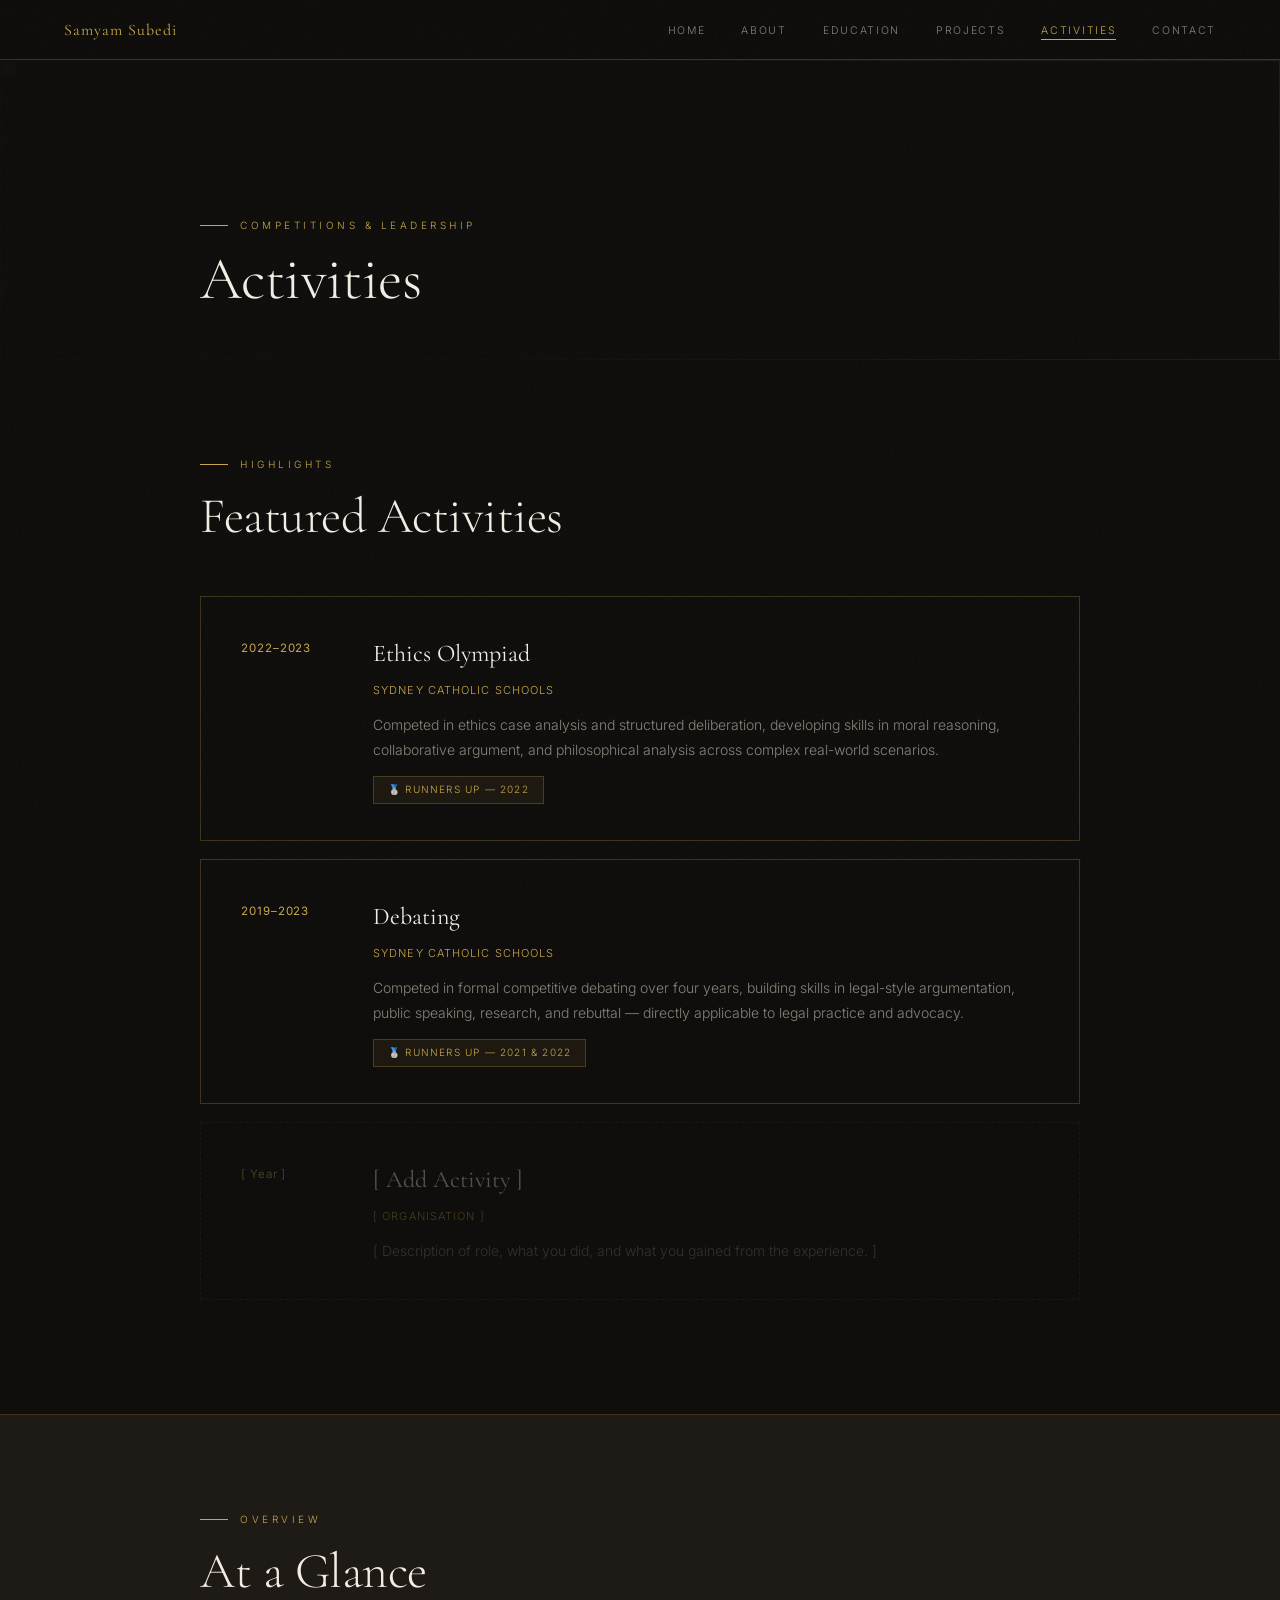
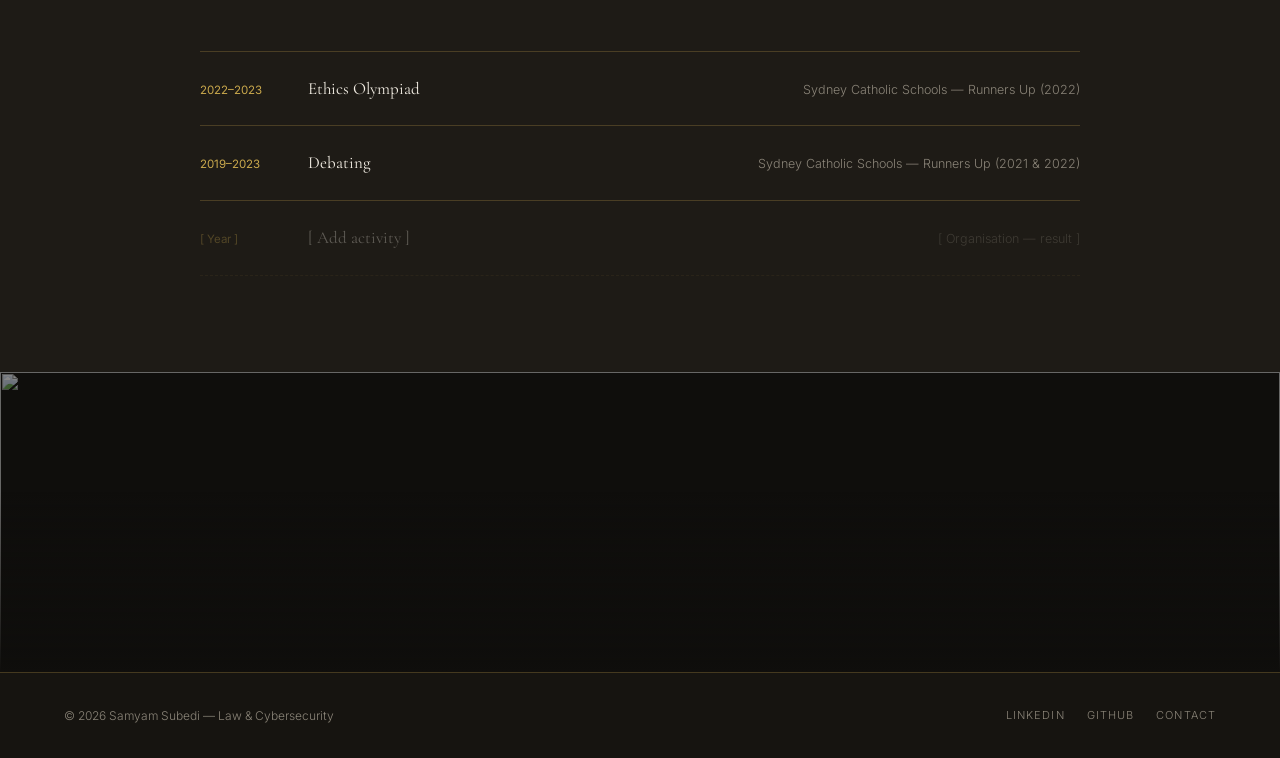
==== activities.html @ 1f8f9f94 "Add files via upload" ====
<!DOCTYPE html>
<html lang="en">
<head>
  <meta charset="UTF-8">
  <meta name="viewport" content="width=device-width, initial-scale=1.0">
  <title>Activities — Samyam Subedi</title>
  <link rel="stylesheet" href="style.css">
  <style>
    /* PAGE HEADER */
    .page-header {
      position: relative;
      height: 300px;
      display: flex;
      align-items: flex-end;
      padding: 0 6vw 48px;
      overflow: hidden;
    }

    .page-header__bg {
      position: absolute;
      inset: 0;
    }

    .page-header__bg img {
      width: 100%;
      height: 100%;
      object-fit: cover;
      object-position: center 35%;
      opacity: 0.15;
      filter: grayscale(50%);
    }

    .page-header__bg::after {
      content: '';
      position: absolute;
      inset: 0;
      background: linear-gradient(to right, rgba(15,14,12,0.92) 40%, rgba(15,14,12,0.4) 100%);
    }

    .page-header__content {
      position: relative;
      z-index: 1;
      max-width: 880px;
      width: 100%;
      margin: 0 auto;
    }

    .page-header__content h1 {
      font-family: var(--serif);
      font-size: clamp(36px, 5vw, 60px);
      font-weight: 300;
      line-height: 1.1;
      letter-spacing: -0.01em;
    }

    /* HIGHLIGHT CARD */
    .highlight-card {
      border: 1px solid var(--gold-dim);
      padding: 36px 40px;
      margin-bottom: 18px;
      display: grid;
      grid-template-columns: 100px 1fr;
      gap: 32px;
      align-items: start;
      transition: background 0.25s, border-color 0.25s, transform 0.2s;
      position: relative;
      overflow: hidden;
    }

    .highlight-card::before {
      content: '';
      position: absolute;
      top: 0; left: 0;
      width: 3px;
      height: 0;
      background: var(--gold);
      transition: height 0.35s ease;
    }

    .highlight-card:hover {
      background: rgba(201,168,76,0.04);
      border-color: rgba(201,168,76,0.45);
      transform: translateX(4px);
    }

    .highlight-card:hover::before { height: 100%; }

    .highlight-card__year {
      font-size: 11.5px;
      color: var(--gold);
      letter-spacing: 0.08em;
      white-space: nowrap;
      padding-top: 5px;
      font-weight: 400;
    }

    .highlight-card__title {
      font-family: var(--serif);
      font-size: 24px;
      font-weight: 400;
      margin-bottom: 6px;
    }

    .highlight-card__org {
      font-size: 11px;
      letter-spacing: 0.1em;
      color: var(--gold);
      margin-bottom: 12px;
      text-transform: uppercase;
    }

    .highlight-card__desc {
      font-size: 14px;
      color: var(--muted);
      line-height: 1.8;
    }

    .result-badge {
      display: inline-block;
      font-size: 10px;
      letter-spacing: 0.12em;
      text-transform: uppercase;
      color: var(--gold);
      border: 1px solid var(--gold-dim);
      padding: 4px 14px;
      margin-top: 14px;
      background: var(--gold-glow);
    }

    @media (max-width: 600px) {
      .highlight-card { grid-template-columns: 1fr; gap: 8px; padding: 24px; }
    }
  </style>
</head>
<body class="page">

  <!-- PAGE HEADER -->
  <div class="page-header">
    <div class="page-header__bg">
      <img src="https://images.unsplash.com/photo-1529107386315-e1a2ed48a620?w=1400&q=80&fit=crop" alt="">
    </div>
    <div class="page-header__content">
      <p class="section__label" style="margin-bottom:12px;">Competitions &amp; Leadership</p>
      <h1>Activities</h1>
    </div>
  </div>

  <!-- FEATURED ACTIVITIES -->
  <section class="section">
    <div class="section__inner">
      <p class="section__label">Highlights</p>
      <h2 class="section__title">Featured Activities</h2>

      <div class="highlight-card fade-up">
        <div class="highlight-card__year">2022–2023</div>
        <div>
          <div class="highlight-card__title">Ethics Olympiad</div>
          <div class="highlight-card__org">Sydney Catholic Schools</div>
          <div class="highlight-card__desc">Competed in ethics case analysis and structured deliberation, developing skills in moral reasoning, collaborative argument, and philosophical analysis across complex real-world scenarios.</div>
          <span class="result-badge">🥈 Runners Up — 2022</span>
        </div>
      </div>

      <div class="highlight-card fade-up">
        <div class="highlight-card__year">2019–2023</div>
        <div>
          <div class="highlight-card__title">Debating</div>
          <div class="highlight-card__org">Sydney Catholic Schools</div>
          <div class="highlight-card__desc">Competed in formal competitive debating over four years, building skills in legal-style argumentation, public speaking, research, and rebuttal — directly applicable to legal practice and advocacy.</div>
          <span class="result-badge">🥈 Runners Up — 2021 &amp; 2022</span>
        </div>
      </div>

      <!-- CUSTOMISE: Copy a highlight-card block to add more featured activities -->
      <div class="highlight-card" style="opacity:.3; border-style:dashed;">
        <div class="highlight-card__year">[ Year ]</div>
        <div>
          <div class="highlight-card__title">[ Add Activity ]</div>
          <div class="highlight-card__org">[ Organisation ]</div>
          <div class="highlight-card__desc">[ Description of role, what you did, and what you gained from the experience. ]</div>
        </div>
      </div>
    </div>
  </section>

  <hr class="divider">

  <!-- QUICK LIST -->
  <section class="section section--alt">
    <div class="section__inner">
      <p class="section__label">Overview</p>
      <h2 class="section__title">At a Glance</h2>

      <div class="activity-list">
        <div class="activity-row">
          <span class="activity-row__year">2022–2023</span>
          <span class="activity-row__name">Ethics Olympiad</span>
          <span class="activity-row__note">Sydney Catholic Schools — Runners Up (2022)</span>
        </div>
        <div class="activity-row">
          <span class="activity-row__year">2019–2023</span>
          <span class="activity-row__name">Debating</span>
          <span class="activity-row__note">Sydney Catholic Schools — Runners Up (2021 &amp; 2022)</span>
        </div>
        <!-- CUSTOMISE: Add more activity rows below -->
        <div class="activity-row" style="opacity:.3; border-bottom-style:dashed;">
          <span class="activity-row__year">[ Year ]</span>
          <span class="activity-row__name">[ Add activity ]</span>
          <span class="activity-row__note">[ Organisation — result ]</span>
        </div>
      </div>
    </div>
  </section>

  <div class="img-banner-wrap">
    <img class="img-banner" src="https://images.unsplash.com/photo-1577896851231-70ef18881754?w=1600&q=70&fit=crop" alt="">
  </div>

  <script src="nav.js"></script>
</body>
</html>
---- style.css ----
/* =============================================
   SAMYAM SUBEDI — PORTFOLIO v2
   Shared Stylesheet — Polished Edition
   ============================================= */

@import url('https://fonts.googleapis.com/css2?family=Cormorant+Garamond:ital,wght@0,300;0,400;0,600;1,300;1,400&family=Inter:wght@300;400;500;600&display=swap');

/* --- RESET & ROOT --- */
*, *::before, *::after { margin: 0; padding: 0; box-sizing: border-box; }

:root {
  --gold:         #C9A84C;
  --gold-bright:  #E8C96A;
  --gold-dim:     rgba(201,168,76,0.25);
  --gold-glow:    rgba(201,168,76,0.08);
  --dark:         #0F0E0C;
  --dark2:        #161410;
  --mid:          #1E1B16;
  --surface:      #252119;
  --surface2:     #2C2820;
  --text:         #F2EDE3;
  --text-dim:     #C8C2B4;
  --muted:        #8A8478;
  --serif:        'Cormorant Garamond', Georgia, serif;
  --sans:         'Inter', system-ui, sans-serif;
  --radius:       2px;
}

html { scroll-behavior: smooth; }

body {
  background: var(--dark);
  color: var(--text);
  font-family: var(--sans);
  font-weight: 300;
  font-size: 15px;
  line-height: 1.75;
  min-height: 100vh;
}

img { display: block; max-width: 100%; }
a  { color: inherit; text-decoration: none; }

/* --- NOISE TEXTURE OVERLAY --- */
body::after {
  content: '';
  position: fixed;
  inset: 0;
  background-image: url("data:image/svg+xml,%3Csvg viewBox='0 0 256 256' xmlns='http://www.w3.org/2000/svg'%3E%3Cfilter id='noise'%3E%3CfeTurbulence type='fractalNoise' baseFrequency='0.9' numOctaves='4' stitchTiles='stitch'/%3E%3C/filter%3E%3Crect width='100%25' height='100%25' filter='url(%23noise)' opacity='0.035'/%3E%3C/svg%3E");
  pointer-events: none;
  z-index: 9999;
  opacity: 0.4;
}

/* --- NAVIGATION --- */
nav {
  position: fixed;
  top: 0; left: 0; right: 0;
  z-index: 200;
  height: 60px;
  display: flex;
  align-items: center;
  justify-content: space-between;
  padding: 0 5vw;
  background: rgba(15,14,12,0.92);
  backdrop-filter: blur(20px);
  -webkit-backdrop-filter: blur(20px);
  border-bottom: 1px solid var(--gold-dim);
  transition: background 0.3s;
}

.nav-logo {
  font-family: var(--serif);
  font-size: 16px;
  font-weight: 400;
  letter-spacing: 0.06em;
  color: var(--gold);
}

.nav-links {
  display: flex;
  gap: 36px;
  list-style: none;
}

.nav-links a {
  font-size: 10.5px;
  letter-spacing: 0.16em;
  text-transform: uppercase;
  color: var(--muted);
  transition: color 0.2s;
  position: relative;
}

.nav-links a::after {
  content: '';
  position: absolute;
  bottom: -3px; left: 0; right: 0;
  height: 1px;
  background: var(--gold);
  transform: scaleX(0);
  transition: transform 0.25s ease;
}

.nav-links a:hover,
.nav-links a.active { color: var(--gold); }

.nav-links a:hover::after,
.nav-links a.active::after { transform: scaleX(1); }

/* hamburger */
.nav-toggle {
  display: none;
  flex-direction: column;
  gap: 5px;
  cursor: pointer;
  background: none;
  border: none;
  padding: 4px;
}
.nav-toggle span {
  display: block;
  width: 22px;
  height: 1px;
  background: var(--muted);
  transition: background 0.2s;
}
.nav-toggle:hover span { background: var(--gold); }

/* --- PAGE WRAPPER --- */
.page { padding-top: 60px; }

/* --- SECTION BASE --- */
.section {
  padding: 96px 6vw;
}

.section--alt { background: var(--mid); }
.section--dark { background: var(--surface); }
.section--darker { background: var(--dark2); }

.section__label {
  font-size: 10px;
  letter-spacing: 0.35em;
  text-transform: uppercase;
  color: var(--gold);
  margin-bottom: 14px;
  display: flex;
  align-items: center;
  gap: 12px;
}

.section__label::before {
  content: '';
  display: inline-block;
  width: 28px;
  height: 1px;
  background: var(--gold);
  flex-shrink: 0;
}

.section__title {
  font-family: var(--serif);
  font-size: clamp(30px, 4.5vw, 50px);
  font-weight: 300;
  line-height: 1.12;
  margin-bottom: 52px;
  letter-spacing: -0.01em;
}

.section__title em { font-style: italic; color: var(--gold); }

.section__inner {
  max-width: 880px;
  margin: 0 auto;
}

.section__inner--wide {
  max-width: 1140px;
  margin: 0 auto;
}

/* --- DIVIDER --- */
hr.divider {
  border: none;
  border-top: 1px solid var(--gold-dim);
}

/* --- BUTTONS --- */
.btn {
  display: inline-flex;
  align-items: center;
  gap: 8px;
  font-family: var(--sans);
  font-size: 10.5px;
  font-weight: 500;
  letter-spacing: 0.16em;
  text-transform: uppercase;
  padding: 13px 30px;
  cursor: pointer;
  transition: all 0.25s ease;
  text-decoration: none;
  border-radius: var(--radius);
}

.btn--gold {
  background: var(--gold);
  color: var(--dark);
  border: none;
  box-shadow: 0 0 0 0 rgba(201,168,76,0);
}
.btn--gold:hover {
  background: var(--gold-bright);
  box-shadow: 0 4px 24px rgba(201,168,76,0.25);
  transform: translateY(-1px);
}

.btn--ghost {
  background: transparent;
  color: var(--text-dim);
  border: 1px solid rgba(240,237,230,0.18);
}
.btn--ghost:hover {
  border-color: var(--gold);
  color: var(--gold);
  transform: translateY(-1px);
}

/* --- TIMELINE --- */
.timeline { display: flex; flex-direction: column; }

.timeline__item {
  display: grid;
  grid-template-columns: 120px 1px 1fr;
  gap: 0 32px;
  padding-bottom: 48px;
}

.timeline__year {
  font-size: 11.5px;
  color: var(--gold);
  letter-spacing: 0.08em;
  text-align: right;
  padding-top: 4px;
  font-weight: 400;
}

.timeline__spine {
  display: flex;
  flex-direction: column;
  align-items: center;
}

.timeline__dot {
  width: 8px;
  height: 8px;
  border-radius: 50%;
  background: var(--gold);
  flex-shrink: 0;
  margin-top: 5px;
  box-shadow: 0 0 8px rgba(201,168,76,0.5);
}

.timeline__line {
  width: 1px;
  background: linear-gradient(to bottom, var(--gold-dim), transparent);
  flex: 1;
  margin-top: 6px;
}

.timeline__body { padding-top: 2px; }

.timeline__title {
  font-family: var(--serif);
  font-size: 19px;
  font-weight: 400;
  margin-bottom: 5px;
  letter-spacing: 0.01em;
}

.timeline__org {
  font-size: 11px;
  color: var(--gold);
  letter-spacing: 0.08em;
  text-transform: uppercase;
  margin-bottom: 8px;
}

.timeline__desc { font-size: 13.5px; color: var(--muted); line-height: 1.8; }

/* --- CARDS GRID --- */
.cards-grid {
  display: grid;
  grid-template-columns: repeat(auto-fill, minmax(310px, 1fr));
  gap: 1px;
  background: var(--gold-dim);
  border: 1px solid var(--gold-dim);
}

.card {
  background: var(--mid);
  padding: 34px 30px;
  transition: background 0.25s;
}
.card:hover { background: var(--surface2); }

.card__tag {
  font-size: 9.5px;
  letter-spacing: 0.2em;
  text-transform: uppercase;
  color: var(--gold);
  margin-bottom: 14px;
  display: flex;
  align-items: center;
  gap: 8px;
}

.card__tag::before {
  content: '';
  width: 16px;
  height: 1px;
  background: var(--gold);
}

.card__title {
  font-family: var(--serif);
  font-size: 20px;
  font-weight: 400;
  line-height: 1.3;
  margin-bottom: 10px;
}

.card__body { font-size: 13.5px; color: var(--muted); line-height: 1.8; }

.card__pills {
  margin-top: 18px;
  display: flex;
  flex-wrap: wrap;
  gap: 6px;
}

.pill {
  font-size: 9.5px;
  letter-spacing: 0.1em;
  text-transform: uppercase;
  color: var(--gold);
  border: 1px solid var(--gold-dim);
  padding: 4px 11px;
  border-radius: 1px;
  transition: background 0.2s;
}

.pill:hover { background: var(--gold-glow); }

/* --- ACTIVITY ROWS --- */
.activity-list { border-top: 1px solid var(--gold-dim); }

.activity-row {
  display: flex;
  align-items: baseline;
  gap: 20px;
  padding: 22px 0;
  border-bottom: 1px solid var(--gold-dim);
  transition: padding-left 0.2s;
}

.activity-row:hover { padding-left: 6px; }

.activity-row__year {
  font-size: 11.5px;
  color: var(--gold);
  width: 88px;
  flex-shrink: 0;
  font-weight: 400;
}

.activity-row__name {
  font-family: var(--serif);
  font-size: 17px;
  flex: 1;
  font-weight: 400;
}

.activity-row__note { font-size: 12.5px; color: var(--muted); }

/* --- CONTACT FORM --- */
.contact-form { max-width: 560px; }

.form-row { margin-bottom: 22px; }

.form-row label {
  display: block;
  font-size: 10px;
  letter-spacing: 0.2em;
  text-transform: uppercase;
  color: var(--muted);
  margin-bottom: 9px;
}

.form-row input,
.form-row textarea {
  width: 100%;
  background: rgba(255,255,255,0.03);
  border: 1px solid rgba(240,237,230,0.1);
  color: var(--text);
  font-family: var(--sans);
  font-size: 14px;
  font-weight: 300;
  padding: 13px 17px;
  outline: none;
  transition: border-color 0.2s, background 0.2s;
  resize: vertical;
  border-radius: var(--radius);
}

.form-row input:focus,
.form-row textarea:focus {
  border-color: var(--gold);
  background: rgba(201,168,76,0.04);
}

.form-row textarea { min-height: 120px; }

/* --- REF CARDS --- */
.ref-grid {
  display: flex;
  gap: 18px;
  flex-wrap: wrap;
  margin-top: 48px;
  justify-content: center;
}

.ref-card {
  border: 1px solid var(--gold-dim);
  padding: 22px 26px;
  min-width: 190px;
  flex: 1;
  max-width: 230px;
  background: var(--surface);
  transition: border-color 0.2s, transform 0.2s;
  border-radius: var(--radius);
}

.ref-card:hover {
  border-color: var(--gold);
  transform: translateY(-2px);
}

.ref-card__name { font-family: var(--serif); font-size: 17px; margin-bottom: 5px; }
.ref-card__role { font-size: 11px; color: var(--gold); margin-bottom: 9px; letter-spacing: 0.06em; text-transform: uppercase; }
.ref-card__contact { font-size: 12px; color: var(--muted); }

/* --- FOOTER --- */
footer {
  padding: 32px 5vw;
  border-top: 1px solid var(--gold-dim);
  display: flex;
  justify-content: space-between;
  align-items: center;
  flex-wrap: wrap;
  gap: 12px;
  background: var(--dark2);
}

footer p { font-size: 12px; color: var(--muted); }

.footer-links { display: flex; gap: 22px; }

.footer-links a {
  font-size: 11px;
  color: var(--muted);
  letter-spacing: 0.1em;
  text-transform: uppercase;
  transition: color 0.2s;
}
.footer-links a:hover { color: var(--gold); }

/* --- PLACEHOLDER BLOCK --- */
.placeholder {
  border: 1px dashed rgba(201,168,76,0.3);
  padding: 32px;
  text-align: center;
  color: rgba(201,168,76,0.4);
  font-size: 11px;
  letter-spacing: 0.14em;
  text-transform: uppercase;
  display: flex;
  flex-direction: column;
  align-items: center;
  justify-content: center;
  gap: 10px;
  background: rgba(201,168,76,0.02);
}

/* --- IMAGE COMPONENT --- */
.img-frame {
  position: relative;
  overflow: hidden;
}

.img-frame img {
  width: 100%;
  height: 100%;
  object-fit: cover;
  object-position: center;
  display: block;
  transition: transform 0.6s ease;
}

.img-frame:hover img { transform: scale(1.03); }

.img-frame::after {
  content: '';
  position: absolute;
  inset: 0;
  border: 1px solid var(--gold-dim);
  pointer-events: none;
}

/* --- STAT STRIP --- */
.stat-strip {
  display: flex;
  border-top: 1px solid var(--gold-dim);
  border-bottom: 1px solid var(--gold-dim);
}

.stat-item {
  flex: 1;
  padding: 28px 20px;
  text-align: center;
  border-right: 1px solid var(--gold-dim);
}

.stat-item:last-child { border-right: none; }

.stat-item__number {
  font-family: var(--serif);
  font-size: 36px;
  font-weight: 300;
  color: var(--gold);
  line-height: 1;
  margin-bottom: 6px;
}

.stat-item__label {
  font-size: 10px;
  letter-spacing: 0.18em;
  text-transform: uppercase;
  color: var(--muted);
}

/* --- SECTION IMAGE BANNER --- */
.img-banner {
  width: 100%;
  height: 300px;
  object-fit: cover;
  display: block;
  opacity: 0.5;
  filter: grayscale(30%);
}

.img-banner-wrap {
  position: relative;
  overflow: hidden;
}

.img-banner-wrap::before {
  content: '';
  position: absolute;
  inset: 0;
  background: linear-gradient(to bottom, transparent 40%, var(--dark) 100%);
  z-index: 1;
  pointer-events: none;
}

/* --- FADE-IN ANIMATION --- */
@keyframes fadeUp {
  from { opacity: 0; transform: translateY(18px); }
  to   { opacity: 1; transform: translateY(0); }
}

.fade-up {
  animation: fadeUp 0.7s ease both;
}

.fade-up:nth-child(1) { animation-delay: 0.05s; }
.fade-up:nth-child(2) { animation-delay: 0.15s; }
.fade-up:nth-child(3) { animation-delay: 0.25s; }
.fade-up:nth-child(4) { animation-delay: 0.35s; }
.fade-up:nth-child(5) { animation-delay: 0.45s; }

/* --- RESPONSIVE --- */
@media (max-width: 700px) {
  .nav-links { display: none; }
  .nav-toggle { display: flex; }

  .nav-links.open {
    display: flex;
    flex-direction: column;
    position: fixed;
    top: 60px; left: 0; right: 0;
    background: rgba(15,14,12,0.97);
    padding: 28px 5vw 36px;
    gap: 22px;
    border-bottom: 1px solid var(--gold-dim);
  }

  .timeline__item { grid-template-columns: 72px 1px 1fr; gap: 0 16px; }
  .cards-grid { grid-template-columns: 1fr; }
  .ref-grid { flex-direction: column; align-items: stretch; }
  .ref-card { max-width: 100%; }
  .activity-row { flex-wrap: wrap; }
  .stat-strip { flex-wrap: wrap; }
  .stat-item { min-width: 50%; }
}
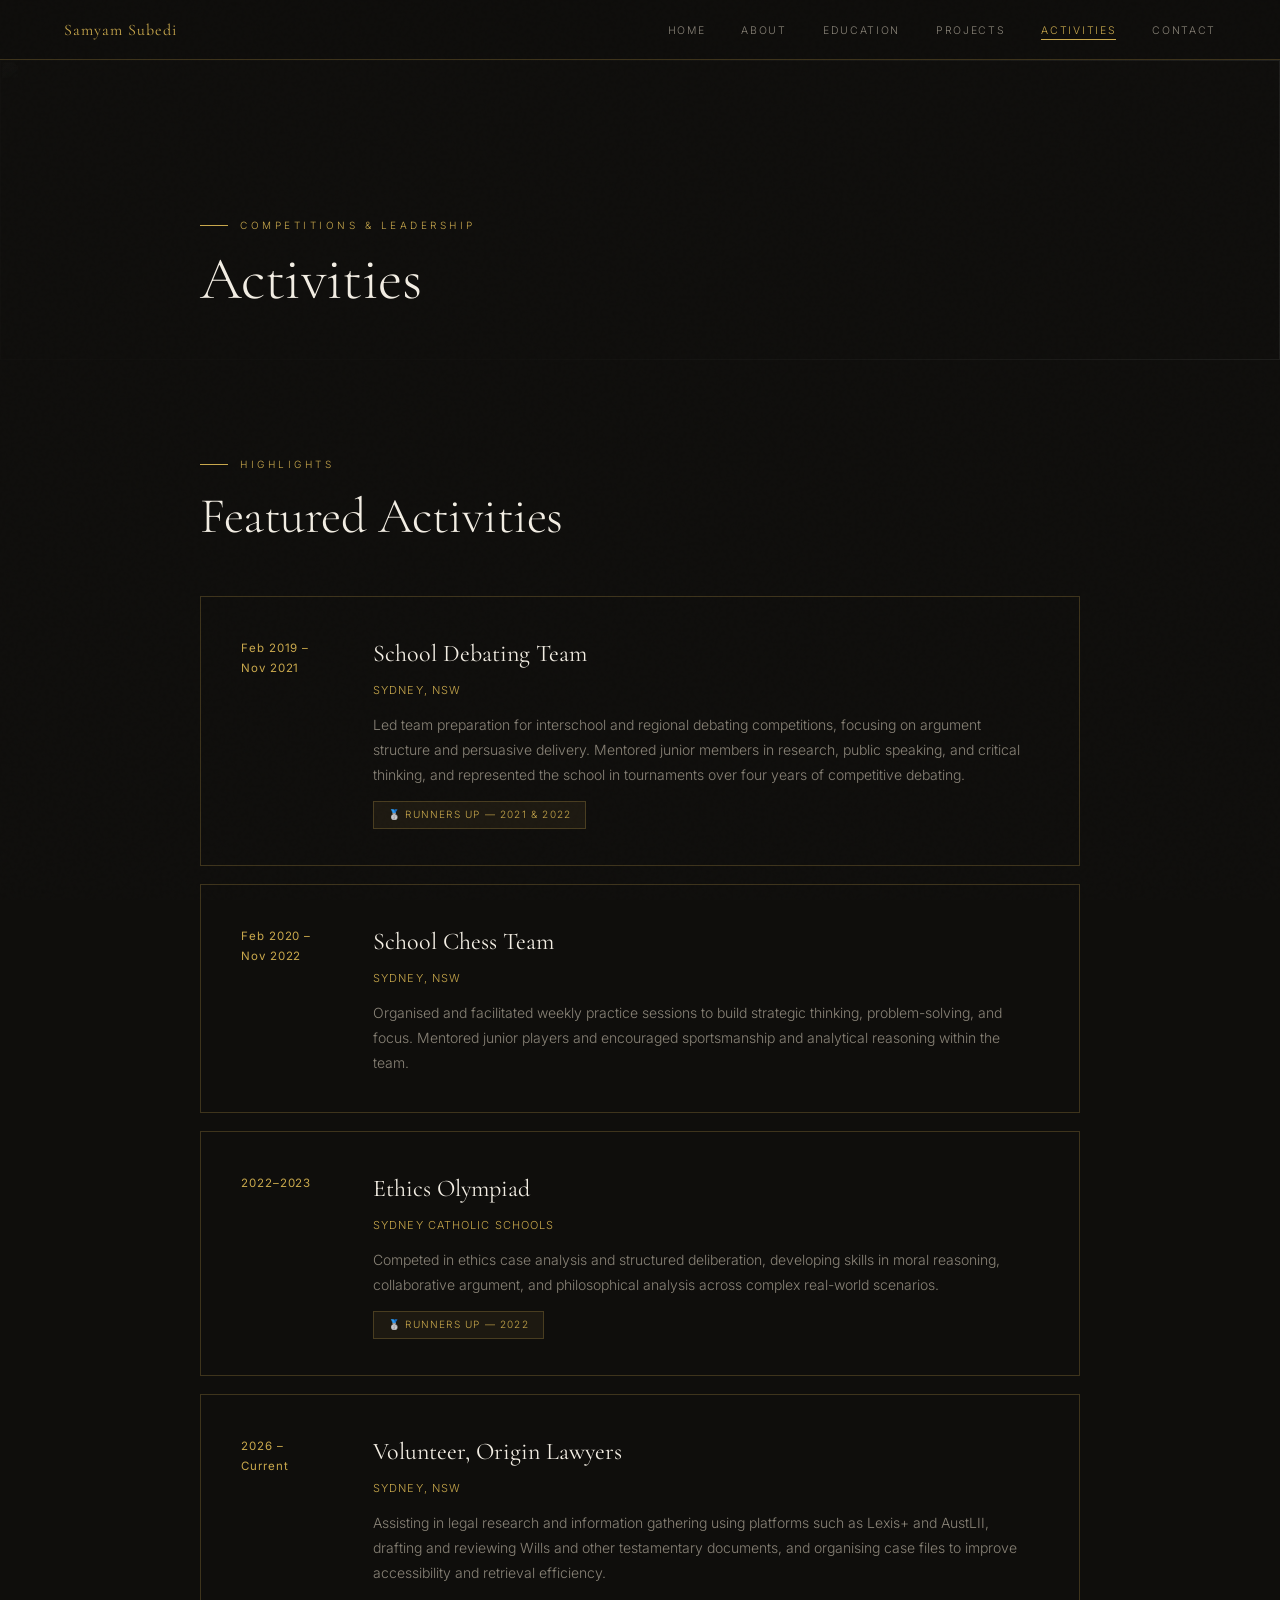
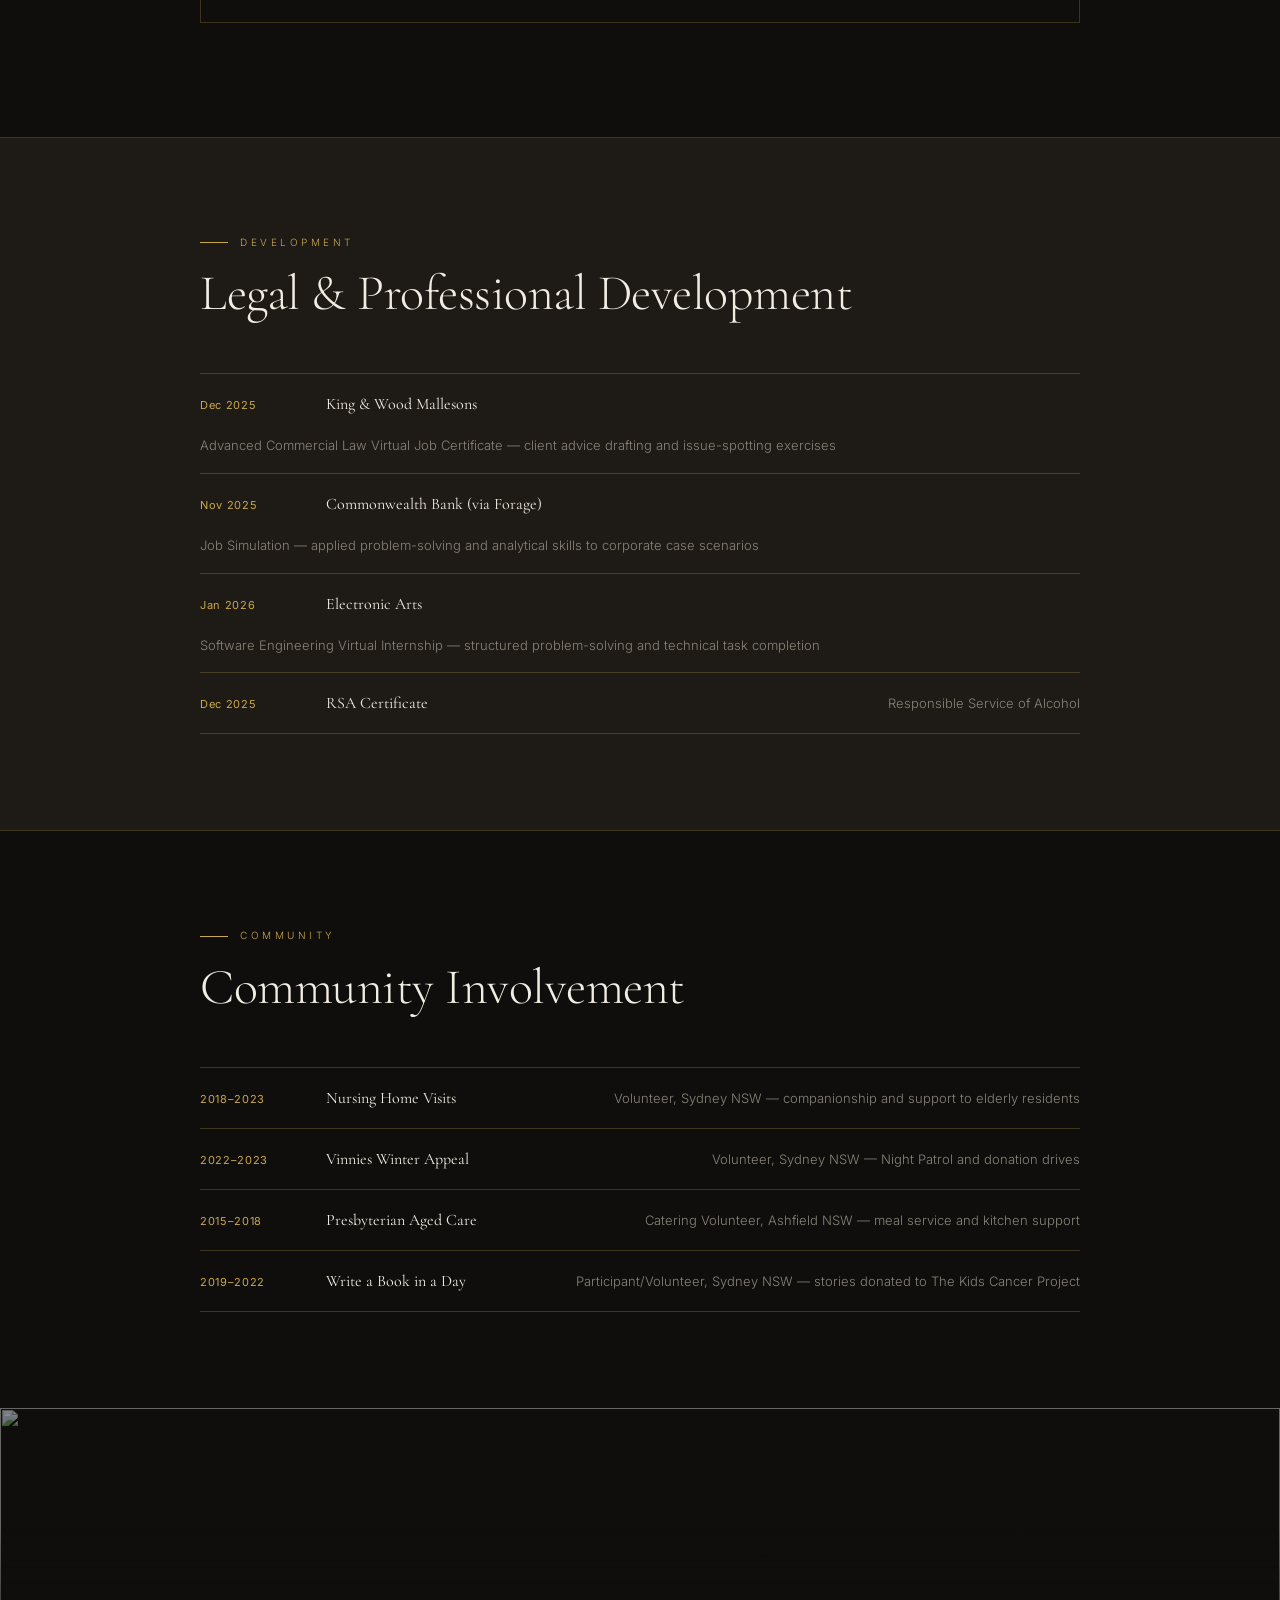
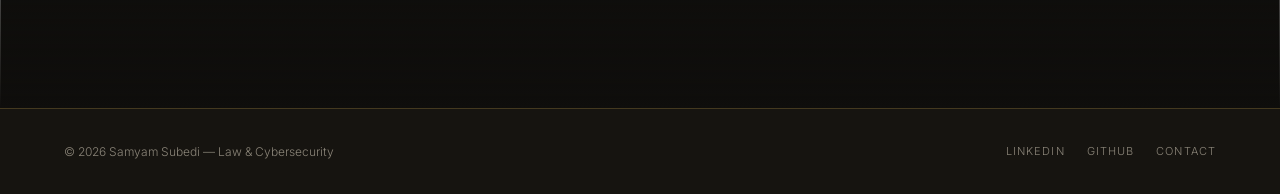
==== commit 1ec29d5d: "Update activities.html" ====
--- a/activities.html
+++ b/activities.html
@@ -115,6 +115,15 @@
       line-height: 1.8;
     }
 
+    .highlight-card__desc ul {
+      margin: 10px 0 0;
+      padding-left: 18px;
+    }
+
+    .highlight-card__desc li {
+      margin-bottom: 6px;
+    }
+
     .result-badge {
       display: inline-block;
       font-size: 10px;
@@ -127,8 +136,41 @@
       background: var(--gold-glow);
     }
 
+    /* COMMUNITY / PD LIST */
+    .activity-list {
+      margin-top: 8px;
+    }
+
+    .activity-row {
+      display: flex;
+      flex-wrap: wrap;
+      align-items: baseline;
+      gap: 16px;
+      padding: 16px 0;
+      border-bottom: 1px solid var(--gold-dim);
+    }
+
+    .activity-row__year {
+      font-size: 11px;
+      color: var(--gold);
+      letter-spacing: 0.06em;
+      min-width: 110px;
+    }
+
+    .activity-row__name {
+      font-family: var(--serif);
+      font-size: 16px;
+      min-width: 220px;
+    }
+
+    .activity-row__note {
+      font-size: 13px;
+      color: var(--muted);
+    }
+
     @media (max-width: 600px) {
       .highlight-card { grid-template-columns: 1fr; gap: 8px; padding: 24px; }
+      .activity-row { flex-direction: column; gap: 4px; }
     }
   </style>
 </head>
@@ -150,6 +192,29 @@
     <div class="section__inner">
       <p class="section__label">Highlights</p>
       <h2 class="section__title">Featured Activities</h2>
+
+      <div class="highlight-card fade-up">
+        <div class="highlight-card__year">Feb 2019 –<br>Nov 2021</div>
+        <div>
+          <div class="highlight-card__title">School Debating Team</div>
+          <div class="highlight-card__org">Sydney, NSW</div>
+          <div class="highlight-card__desc">
+            Led team preparation for interschool and regional debating competitions, focusing on argument structure and persuasive delivery. Mentored junior members in research, public speaking, and critical thinking, and represented the school in tournaments over four years of competitive debating.
+          </div>
+          <span class="result-badge">🥈 Runners Up — 2021 &amp; 2022</span>
+        </div>
+      </div>
+
+      <div class="highlight-card fade-up">
+        <div class="highlight-card__year">Feb 2020 –<br>Nov 2022</div>
+        <div>
+          <div class="highlight-card__title">School Chess Team</div>
+          <div class="highlight-card__org">Sydney, NSW</div>
+          <div class="highlight-card__desc">
+            Organised and facilitated weekly practice sessions to build strategic thinking, problem-solving, and focus. Mentored junior players and encouraged sportsmanship and analytical reasoning within the team.
+          </div>
+        </div>
+      </div>
 
       <div class="highlight-card fade-up">
         <div class="highlight-card__year">2022–2023</div>
@@ -162,22 +227,13 @@
       </div>
 
       <div class="highlight-card fade-up">
-        <div class="highlight-card__year">2019–2023</div>
+        <div class="highlight-card__year">2026 –<br>Current</div>
         <div>
-          <div class="highlight-card__title">Debating</div>
-          <div class="highlight-card__org">Sydney Catholic Schools</div>
-          <div class="highlight-card__desc">Competed in formal competitive debating over four years, building skills in legal-style argumentation, public speaking, research, and rebuttal — directly applicable to legal practice and advocacy.</div>
-          <span class="result-badge">🥈 Runners Up — 2021 &amp; 2022</span>
-        </div>
-      </div>
-
-      <!-- CUSTOMISE: Copy a highlight-card block to add more featured activities -->
-      <div class="highlight-card" style="opacity:.3; border-style:dashed;">
-        <div class="highlight-card__year">[ Year ]</div>
-        <div>
-          <div class="highlight-card__title">[ Add Activity ]</div>
-          <div class="highlight-card__org">[ Organisation ]</div>
-          <div class="highlight-card__desc">[ Description of role, what you did, and what you gained from the experience. ]</div>
+          <div class="highlight-card__title">Volunteer, Origin Lawyers</div>
+          <div class="highlight-card__org">Sydney, NSW</div>
+          <div class="highlight-card__desc">
+            Assisting in legal research and information gathering using platforms such as Lexis+ and AustLII, drafting and reviewing Wills and other testamentary documents, and organising case files to improve accessibility and retrieval efficiency.
+          </div>
         </div>
       </div>
     </div>
@@ -185,28 +241,65 @@
 
   <hr class="divider">
 
-  <!-- QUICK LIST -->
+  <!-- PROFESSIONAL DEVELOPMENT -->
   <section class="section section--alt">
     <div class="section__inner">
-      <p class="section__label">Overview</p>
-      <h2 class="section__title">At a Glance</h2>
+      <p class="section__label">Development</p>
+      <h2 class="section__title">Legal &amp; Professional Development</h2>
 
       <div class="activity-list">
         <div class="activity-row">
+          <span class="activity-row__year">Dec 2025</span>
+          <span class="activity-row__name">King &amp; Wood Mallesons</span>
+          <span class="activity-row__note">Advanced Commercial Law Virtual Job Certificate — client advice drafting and issue-spotting exercises</span>
+        </div>
+        <div class="activity-row">
+          <span class="activity-row__year">Nov 2025</span>
+          <span class="activity-row__name">Commonwealth Bank (via Forage)</span>
+          <span class="activity-row__note">Job Simulation — applied problem-solving and analytical skills to corporate case scenarios</span>
+        </div>
+        <div class="activity-row">
+          <span class="activity-row__year">Jan 2026</span>
+          <span class="activity-row__name">Electronic Arts</span>
+          <span class="activity-row__note">Software Engineering Virtual Internship — structured problem-solving and technical task completion</span>
+        </div>
+        <div class="activity-row">
+          <span class="activity-row__year">Dec 2025</span>
+          <span class="activity-row__name">RSA Certificate</span>
+          <span class="activity-row__note">Responsible Service of Alcohol</span>
+        </div>
+      </div>
+    </div>
+  </section>
+
+  <hr class="divider">
+
+  <!-- COMMUNITY INVOLVEMENT -->
+  <section class="section">
+    <div class="section__inner">
+      <p class="section__label">Community</p>
+      <h2 class="section__title">Community Involvement</h2>
+
+      <div class="activity-list">
+        <div class="activity-row">
+          <span class="activity-row__year">2018–2023</span>
+          <span class="activity-row__name">Nursing Home Visits</span>
+          <span class="activity-row__note">Volunteer, Sydney NSW — companionship and support to elderly residents</span>
+        </div>
+        <div class="activity-row">
           <span class="activity-row__year">2022–2023</span>
-          <span class="activity-row__name">Ethics Olympiad</span>
-          <span class="activity-row__note">Sydney Catholic Schools — Runners Up (2022)</span>
-        </div>
-        <div class="activity-row">
-          <span class="activity-row__year">2019–2023</span>
-          <span class="activity-row__name">Debating</span>
-          <span class="activity-row__note">Sydney Catholic Schools — Runners Up (2021 &amp; 2022)</span>
-        </div>
-        <!-- CUSTOMISE: Add more activity rows below -->
-        <div class="activity-row" style="opacity:.3; border-bottom-style:dashed;">
-          <span class="activity-row__year">[ Year ]</span>
-          <span class="activity-row__name">[ Add activity ]</span>
-          <span class="activity-row__note">[ Organisation — result ]</span>
+          <span class="activity-row__name">Vinnies Winter Appeal</span>
+          <span class="activity-row__note">Volunteer, Sydney NSW — Night Patrol and donation drives</span>
+        </div>
+        <div class="activity-row">
+          <span class="activity-row__year">2015–2018</span>
+          <span class="activity-row__name">Presbyterian Aged Care</span>
+          <span class="activity-row__note">Catering Volunteer, Ashfield NSW — meal service and kitchen support</span>
+        </div>
+        <div class="activity-row">
+          <span class="activity-row__year">2019–2022</span>
+          <span class="activity-row__name">Write a Book in a Day</span>
+          <span class="activity-row__note">Participant/Volunteer, Sydney NSW — stories donated to The Kids Cancer Project</span>
         </div>
       </div>
     </div>
